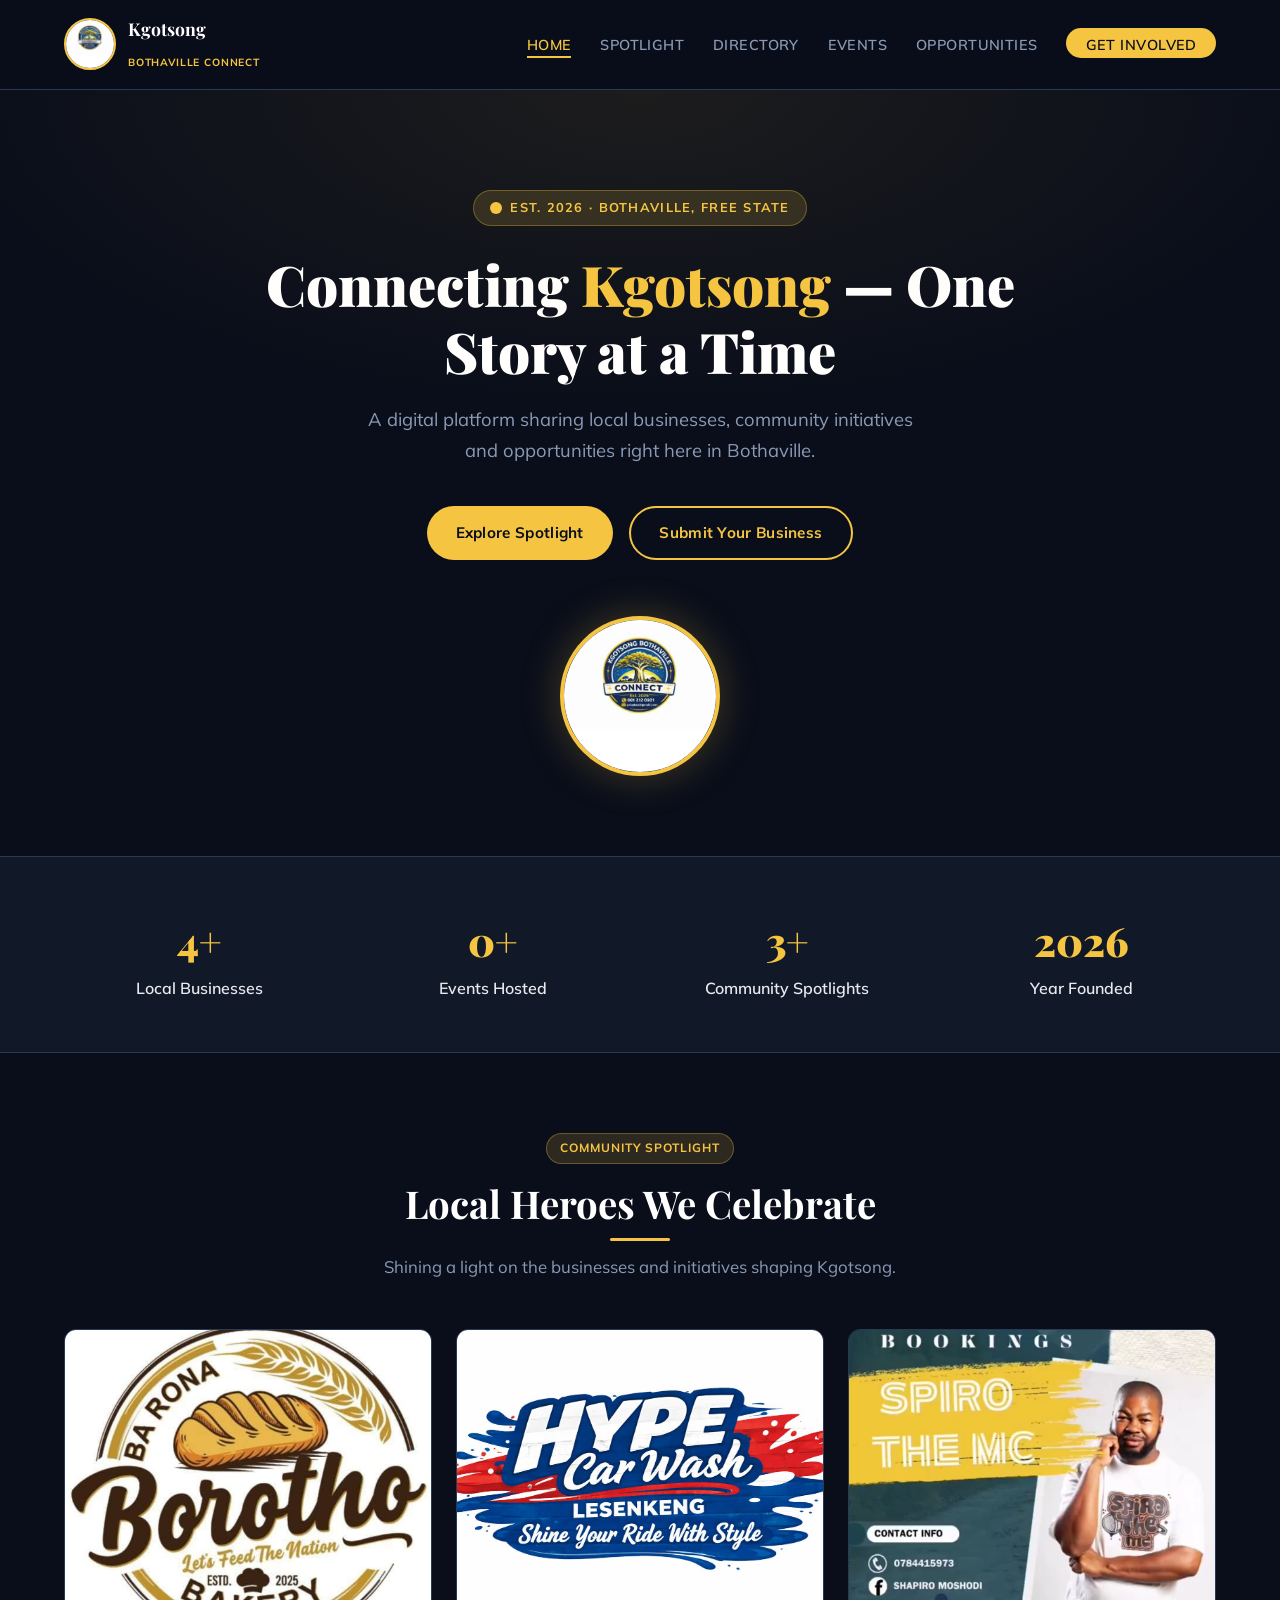
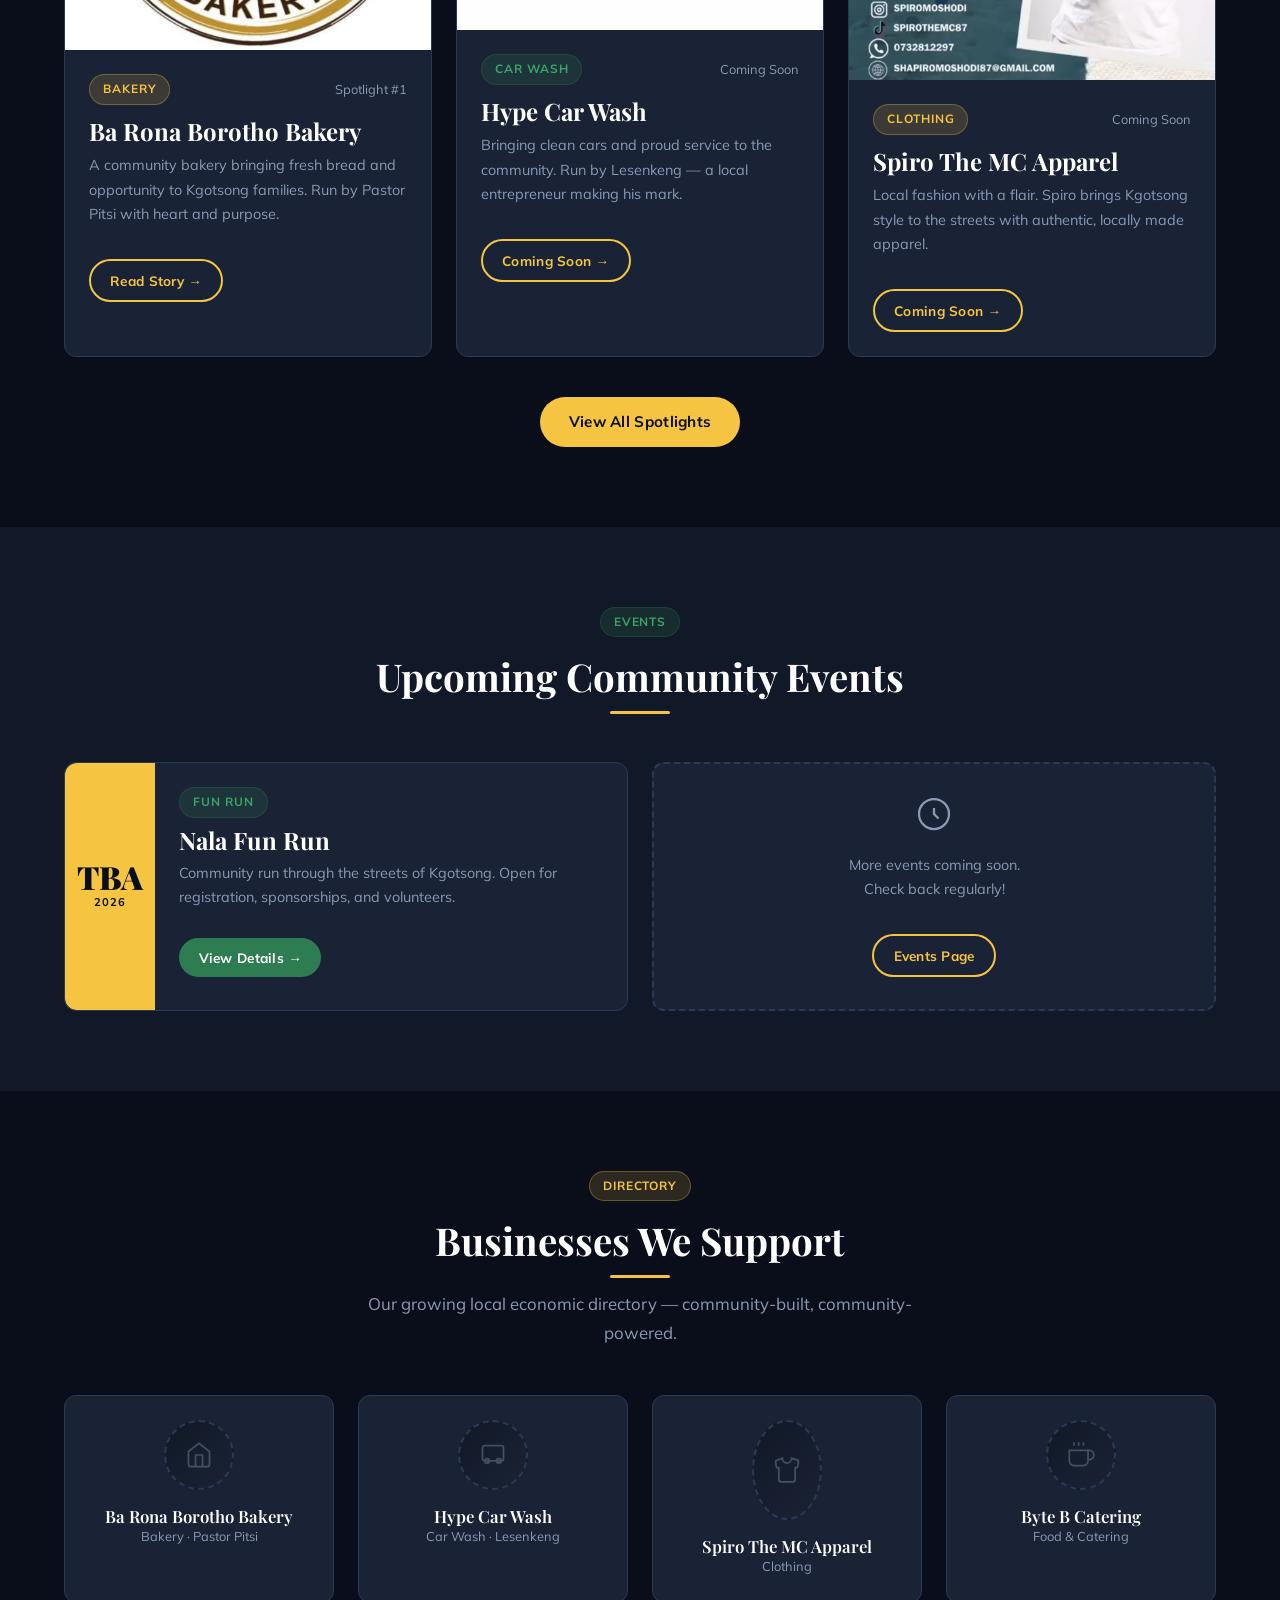
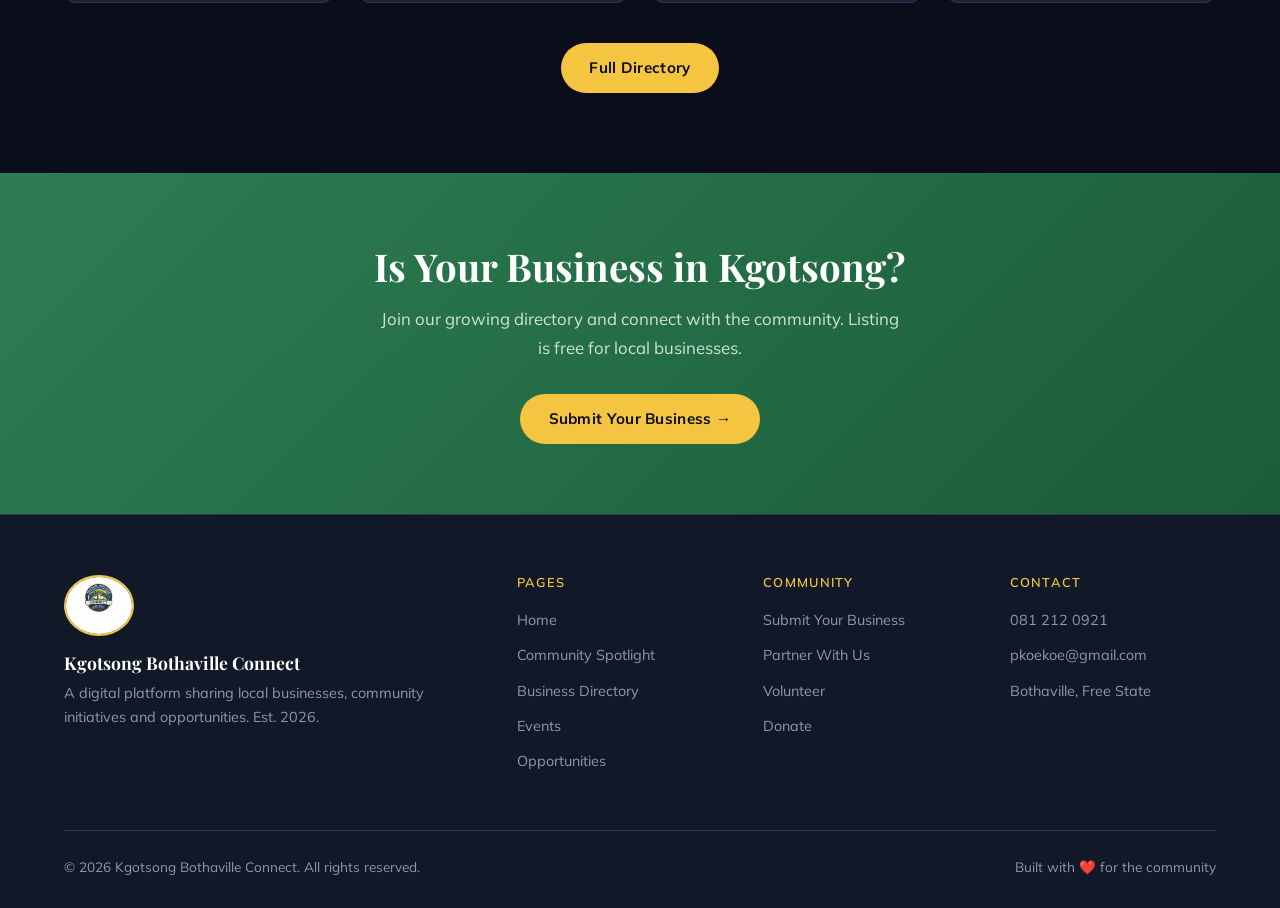
==== kgotsong/index.html @ e5a77d46 "first commit" ====
<!DOCTYPE html>
<html lang="en">
<head>
  <meta charset="UTF-8" />
  <meta name="viewport" content="width=device-width, initial-scale=1.0" />
  <title>Kgotsong Bothaville Connect</title>
  <link rel="stylesheet" href="css/style.css" />
  <link rel="icon" type="image/jpeg" href="logo.jpeg" />
</head>
<body>

  <!-- NAV -->
  <div id="nav-placeholder"></div>

  <!-- ═══════════════ HERO ═══════════════ -->
  <section class="hero" style="text-align:center;">
    <div class="container">
      <div class="hero-badge">
        <svg width="12" height="12" viewBox="0 0 12 12" fill="currentColor"><circle cx="6" cy="6" r="6"/></svg>
        Est. 2026 · Bothaville, Free State
      </div>
      <h1 class="hero-title" style="max-width:760px;margin:0 auto 1.2rem">
        Connecting <span>Kgotsong</span> — One Story at a Time
      </h1>
      <p style="font-size:1.15rem;max-width:560px;margin:0 auto 2.5rem;color:var(--muted)">
        A digital platform sharing local businesses, community initiatives and opportunities right here in Bothaville.
      </p>
      <div style="display:flex;gap:1rem;justify-content:center;flex-wrap:wrap">
        <a href="pages/spotlight.html" class="btn btn-primary">Explore Spotlight</a>
        <a href="pages/support.html" class="btn btn-outline">Submit Your Business</a>
      </div>

      <!-- Logo hero image -->
      <div style="margin-top:3.5rem">
        <img
          src="images/logo.jpeg"
          alt="Kgotsong Bothaville Connect"
          style="width:160px;height:160px;border-radius:50%;object-fit:cover;border:4px solid var(--gold);box-shadow:0 0 40px rgba(245,197,66,0.25);margin:0 auto"
          onerror="this.outerHTML='<div class=\'img-placeholder\' style=\'width:160px;height:160px;border-radius:50%;margin:0 auto\'><svg width=48 height=48 viewBox=\'0 0 24 24\' fill=\'none\' stroke=\'currentColor\' stroke-width=\'1.5\'><circle cx=12 cy=12 r=10/><path d=\'M12 6v6l4 2\'/></svg><span>Logo</span></div>'"
        />
      </div>
    </div>
  </section>

  <!-- ═══════════════ STATS ═══════════════ -->
  <section class="section-sm stats-section" style="background:var(--deep);border-top:1px solid var(--border);border-bottom:1px solid var(--border)">
    <div class="container">
      <div class="grid-4" style="text-align:center">
        <div class="fade-up">
          <div style="font-family:'Playfair Display',serif;font-size:2.5rem;font-weight:900;color:var(--gold)" data-count="6" data-suffix="+">0+</div>
          <p style="margin:0;font-weight:600;color:var(--text)">Local Businesses</p>
        </div>
        <div class="fade-up">
          <div style="font-family:'Playfair Display',serif;font-size:2.5rem;font-weight:900;color:var(--gold)" data-count="1" data-suffix="+">0+</div>
          <p style="margin:0;font-weight:600;color:var(--text)">Events Hosted</p>
        </div>
        <div class="fade-up">
          <div style="font-family:'Playfair Display',serif;font-size:2.5rem;font-weight:900;color:var(--gold)" data-count="5" data-suffix="+">0+</div>
          <p style="margin:0;font-weight:600;color:var(--text)">Community Spotlights</p>
        </div>
        <div class="fade-up">
          <div style="font-family:'Playfair Display',serif;font-size:2.5rem;font-weight:900;color:var(--gold)">2026</div>
          <p style="margin:0;font-weight:600;color:var(--text)">Year Founded</p>
        </div>
      </div>
    </div>
  </section>

  <!-- ═══════════════ LATEST SPOTLIGHT ═══════════════ -->
  <section class="section">
    <div class="container">
      <div class="section-header fade-up">
        <span class="tag tag-gold">Community Spotlight</span>
        <h2 style="margin-top:1rem">Local Heroes We Celebrate</h2>
        <div class="gold-line"></div>
        <p>Shining a light on the businesses and initiatives shaping Kgotsong.</p>
      </div>

      <div class="grid-3">
        <!-- Spotlight 1 — Ba Rona Borotho Bakery -->
        <div class="card fade-up">
          <img src="images/barona-borotho.jpeg" alt="Ba Rona Borotho Bakery" class="card-img" style="object-fit:cover;height:320px;width:100%" />
          <div class="card-body">
            <div style="display:flex;justify-content:space-between;align-items:center;margin-bottom:0.75rem">
              <span class="tag tag-gold">Bakery</span>
              <span style="font-size:0.8rem;color:var(--muted)">Spotlight #1</span>
            </div>
            <h3>Ba Rona Borotho Bakery</h3>
            <p style="font-size:0.9rem;margin-top:0.5rem">A community bakery bringing fresh bread and opportunity to Kgotsong families. Run by Pastor Pitsi with heart and purpose.</p>
            <a href="pages/spotlight.html#barona" class="btn btn-outline" style="margin-top:1rem;padding:0.5rem 1.2rem;font-size:0.85rem">Read Story →</a>
          </div>
        </div>

        <!-- Spotlight 2 — Hype Car Wash -->
        <div class="card fade-up">
          <img src="images/hype-carwash.jpeg" alt="Hype Car Wash" class="card-img" style="object-fit:cover;height:300px;width:100%" />
          <div class="card-body">
            <div style="display:flex;justify-content:space-between;align-items:center;margin-bottom:0.75rem">
              <span class="tag tag-green">Car Wash</span>
              <span style="font-size:0.8rem;color:var(--muted)">Coming Soon</span>
            </div>
            <h3>Hype Car Wash</h3>
            <p style="font-size:0.9rem;margin-top:0.5rem">Bringing clean cars and proud service to the community. Run by Lesenkeng — a local entrepreneur making his mark.</p>
            <a href="pages/spotlight.html" class="btn btn-outline" style="margin-top:1rem;padding:0.5rem 1.2rem;font-size:0.85rem">Coming Soon →</a>
          </div>
        </div>

        <!-- Spotlight 3 — Spiro The MC Apparel -->
        <div class="card fade-up">
          <img src="images/spiro-apparel.jpeg" alt="Spiro The MC Apparel" class="card-img" style="object-fit:cover;height:350px;width:100%" />
          <div class="card-body">
            <div style="display:flex;justify-content:space-between;align-items:center;margin-bottom:0.75rem">
              <span class="tag tag-gold">Clothing</span>
              <span style="font-size:0.8rem;color:var(--muted)">Coming Soon</span>
            </div>
            <h3>Spiro The MC Apparel</h3>
            <p style="font-size:0.9rem;margin-top:0.5rem">Local fashion with a flair. Spiro brings Kgotsong style to the streets with authentic, locally made apparel.</p>
            <a href="pages/spotlight.html" class="btn btn-outline" style="margin-top:1rem;padding:0.5rem 1.2rem;font-size:0.85rem">Coming Soon →</a>
          </div>
        </div>
      </div>

      <div style="text-align:center;margin-top:2.5rem">
        <a href="pages/spotlight.html" class="btn btn-primary">View All Spotlights</a>
      </div>
    </div>
  </section>

  <!-- ═══════════════ UPCOMING EVENTS ═══════════════ -->
  <section class="section" style="background:var(--deep)">
    <div class="container">
      <div class="section-header fade-up">
        <span class="tag tag-green">Events</span>
        <h2 style="margin-top:1rem">Upcoming Community Events</h2>
        <div class="gold-line"></div>
      </div>

      <div class="grid-2">
        <div class="card fade-up" style="display:flex;gap:0;">
          <div style="background:var(--gold);color:var(--night);padding:1.5rem;display:flex;flex-direction:column;align-items:center;justify-content:center;min-width:90px;border-radius:var(--radius) 0 0 var(--radius)">
            <span style="font-family:'Playfair Display',serif;font-size:2rem;font-weight:900;line-height:1">TBA</span>
            <span style="font-size:0.7rem;font-weight:700;text-transform:uppercase;letter-spacing:0.1em">2026</span>
          </div>
          <div class="card-body">
            <span class="tag tag-green" style="margin-bottom:0.5rem">Fun Run</span>
            <h3>Nala Fun Run</h3>
            <p style="font-size:0.9rem;margin-top:0.4rem">Community run through the streets of Kgotsong. Open for registration, sponsorships, and volunteers.</p>
            <a href="pages/events.html" class="btn btn-green" style="margin-top:0.75rem;padding:0.5rem 1.2rem;font-size:0.85rem">View Details →</a>
          </div>
        </div>

        <div class="card fade-up" style="border:2px dashed var(--border);display:flex;align-items:center;justify-content:center;padding:2rem;text-align:center;min-height:160px">
          <div>
            <svg width="36" height="36" viewBox="0 0 24 24" fill="none" stroke="var(--muted)" stroke-width="1.5" style="margin:0 auto 0.75rem"><circle cx="12" cy="12" r="10"/><path d="M12 8v4l3 3"/></svg>
            <p style="font-size:0.9rem">More events coming soon.<br>Check back regularly!</p>
            <a href="pages/events.html" class="btn btn-outline" style="margin-top:1rem;padding:0.5rem 1.2rem;font-size:0.85rem">Events Page</a>
          </div>
        </div>
      </div>
    </div>
  </section>

  <!-- ═══════════════ BUSINESSES SECTION ═══════════════ -->
  <section class="section">
    <div class="container">
      <div class="section-header fade-up">
        <span class="tag tag-gold">Directory</span>
        <h2 style="margin-top:1rem">Businesses We Support</h2>
        <div class="gold-line"></div>
        <p>Our growing local economic directory — community-built, community-powered.</p>
      </div>

      <div class="grid-4">
        <div class="card fade-up" style="text-align:center;padding:1.5rem">
          <div class="img-placeholder" style="width:70px;height:70px;border-radius:50%;margin:0 auto 1rem">
            <svg width="28" height="28" viewBox="0 0 24 24" fill="none" stroke="currentColor" stroke-width="1.5"><path d="M3 9l9-7 9 7v11a2 2 0 01-2 2H5a2 2 0 01-2-2z"/><polyline points="9 22 9 12 15 12 15 22"/></svg>
          </div>
          <h4>Ba Rona Borotho Bakery</h4>
          <p style="font-size:0.8rem;color:var(--muted)">Bakery · Pastor Pitsi</p>
        </div>
        <div class="card fade-up" style="text-align:center;padding:1.5rem">
          <div class="img-placeholder" style="width:70px;height:70px;border-radius:50%;margin:0 auto 1rem">
            <svg width="28" height="28" viewBox="0 0 24 24" fill="none" stroke="currentColor" stroke-width="1.5"><path d="M19 17H5a2 2 0 01-2-2V6a2 2 0 012-2h14a2 2 0 012 2v9a2 2 0 01-2 2z"/><circle cx="7" cy="17" r="2"/><circle cx="17" cy="17" r="2"/></svg>
          </div>
          <h4>Hype Car Wash</h4>
          <p style="font-size:0.8rem;color:var(--muted)">Car Wash · Lesenkeng</p>
        </div>
        <div class="card fade-up" style="text-align:center;padding:1.5rem">
          <div class="img-placeholder" style="width:70px;height:100px;border-radius:50%;margin:0 auto 1rem">
            <svg width="28" height="28" viewBox="0 0 24 24" fill="none" stroke="currentColor" stroke-width="1.5"><path d="M20.38 3.46L16 2a4 4 0 01-8 0L3.62 3.46a2 2 0 00-1.34 2.23l.58 3.57a1 1 0 00.99.84H5v10a2 2 0 002 2h10a2 2 0 002-2V10h1.15a1 1 0 00.99-.84l.58-3.57a2 2 0 00-1.34-2.23z"/></svg>
          </div>
          <h4>Spiro The MC Apparel</h4>
          <p style="font-size:0.8rem;color:var(--muted)">Clothing</p>
        </div>
        <div class="card fade-up" style="text-align:center;padding:1.5rem">
          <div class="img-placeholder" style="width:70px;height:70px;border-radius:50%;margin:0 auto 1rem">
            <svg width="28" height="28" viewBox="0 0 24 24" fill="none" stroke="currentColor" stroke-width="1.5"><path d="M18 8h1a4 4 0 010 8h-1M2 8h16v9a4 4 0 01-4 4H6a4 4 0 01-4-4V8zM6 1v3M10 1v3M14 1v3"/></svg>
          </div>
          <h4>Byte B Catering</h4>
          <p style="font-size:0.8rem;color:var(--muted)">Food & Catering</p>
        </div>
      </div>

      <div style="text-align:center;margin-top:2.5rem">
        <a href="pages/directory.html" class="btn btn-primary">Full Directory</a>
      </div>
    </div>
  </section>

  <!-- ═══════════════ CTA BAND ═══════════════ -->
  <section style="background:linear-gradient(135deg,var(--green) 0%,#1a5c38 100%);padding:70px 0">
    <div class="container" style="text-align:center">
      <h2 class="fade-up" style="color:var(--white)">Is Your Business in Kgotsong?</h2>
      <p class="fade-up" style="max-width:520px;margin:1rem auto;color:rgba(255,255,255,0.8);font-size:1.05rem">Join our growing directory and connect with the community. Listing is free for local businesses.</p>
      <a href="pages/support.html" class="btn btn-primary fade-up" style="margin-top:1rem">Submit Your Business →</a>
    </div>
  </section>

  <!-- FOOTER -->
  <div id="footer-placeholder"></div>

  <script src="js/nav.js"></script>
  <script src="js/main.js"></script>
</body>
</html>
---- kgotsong/css/style.css ----
/* =============================================
   KGOTSONG BOTHAVILLE CONNECT — Main Stylesheet
   ============================================= */

@import url('https://fonts.googleapis.com/css2?family=Playfair+Display:wght@400;700;900&family=Mulish:wght@300;400;600;700&display=swap');

/* ── CSS Variables ── */
:root {
  --night: #0a0e1a;
  --deep: #111827;
  --card: #1a2235;
  --border: #2a3a55;
  --gold: #f5c542;
  --gold-light: #fde98a;
  --gold-dim: rgba(245,197,66,0.15);
  --green: #2e7d52;
  --green-light: #3da368;
  --text: #e8eaf0;
  --muted: #8a9ab5;
  --white: #ffffff;
  --radius: 12px;
  --shadow: 0 8px 32px rgba(0,0,0,0.4);
  --transition: 0.3s cubic-bezier(0.4,0,0.2,1);
}

/* ── Reset & Base ── */
*, *::before, *::after { box-sizing: border-box; margin: 0; padding: 0; }

html { scroll-behavior: smooth; }

body {
  font-family: 'Mulish', sans-serif;
  background: var(--night);
  color: var(--text);
  line-height: 1.7;
  font-size: 16px;
  overflow-x: hidden;
}

img { max-width: 100%; height: auto; display: block; }
a { color: var(--gold); text-decoration: none; transition: var(--transition); }
a:hover { color: var(--gold-light); }
ul { list-style: none; }

/* ── Typography ── */
h1, h2, h3, h4 {
  font-family: 'Playfair Display', serif;
  line-height: 1.2;
  color: var(--white);
}

h1 { font-size: clamp(2rem, 5vw, 3.5rem); font-weight: 900; }
h2 { font-size: clamp(1.5rem, 3vw, 2.4rem); font-weight: 700; }
h3 { font-size: clamp(1.1rem, 2vw, 1.5rem); font-weight: 700; }
h4 { font-size: 1.05rem; font-weight: 600; }

p { color: var(--muted); margin-bottom: 1rem; }
p:last-child { margin-bottom: 0; }

/* ── Layout Utilities ── */
.container { max-width: 1200px; margin: 0 auto; padding: 0 1.5rem; }
.section { padding: 80px 0; }
.section-sm { padding: 50px 0; }

.section-header {
  text-align: center;
  margin-bottom: 3rem;
}
.section-header p {
  max-width: 600px;
  margin: 0.75rem auto 0;
  font-size: 1.05rem;
}

.gold-line {
  width: 60px;
  height: 3px;
  background: var(--gold);
  margin: 0.75rem auto 0;
  border-radius: 2px;
}

/* ── Header / Nav ── */
header {
  position: sticky;
  top: 0;
  z-index: 1000;
  background: rgba(10,14,26,0.95);
  backdrop-filter: blur(12px);
  border-bottom: 1px solid var(--border);
}

nav {
  display: flex;
  align-items: center;
  justify-content: space-between;
  padding: 0.9rem 1.5rem;
  max-width: 1200px;
  margin: 0 auto;
}

.nav-logo {
  display: flex;
  align-items: center;
  gap: 0.75rem;
  font-family: 'Playfair Display', serif;
  font-weight: 700;
  color: var(--white);
  font-size: 1.1rem;
}

.nav-logo img {
  width: 52px;
  height: 52px;
  border-radius: 50%;
  object-fit: cover;
  border: 2px solid var(--gold);
}

.nav-links {
  display: flex;
  gap: 1.8rem;
  align-items: center;
}

.nav-links a {
  color: var(--muted);
  font-weight: 600;
  font-size: 0.9rem;
  letter-spacing: 0.03em;
  text-transform: uppercase;
  position: relative;
  padding-bottom: 4px;
}

.nav-links a::after {
  content: '';
  position: absolute;
  left: 0; bottom: 0;
  width: 0; height: 2px;
  background: var(--gold);
  transition: var(--transition);
}

.nav-links a:hover, .nav-links a.active {
  color: var(--gold);
}
.nav-links a:hover::after, .nav-links a.active::after {
  width: 100%;
}

.nav-cta {
  background: var(--gold);
  color: var(--night) !important;
  padding: 0.5rem 1.2rem;
  border-radius: 50px;
  font-weight: 700;
}
.nav-cta::after { display: none !important; }
.nav-cta:hover { background: var(--gold-light) !important; color: var(--night) !important; }

/* Hamburger */
.hamburger {
  display: none;
  flex-direction: column;
  gap: 5px;
  cursor: pointer;
  background: none;
  border: none;
  padding: 4px;
}
.hamburger span {
  width: 26px; height: 2px;
  background: var(--text);
  border-radius: 2px;
  transition: var(--transition);
}

/* ── Buttons ── */
.btn {
  display: inline-flex;
  align-items: center;
  gap: 0.5rem;
  padding: 0.75rem 1.8rem;
  border-radius: 50px;
  font-weight: 700;
  font-size: 0.95rem;
  cursor: pointer;
  transition: var(--transition);
  border: none;
  letter-spacing: 0.02em;
}

.btn-primary {
  background: var(--gold);
  color: var(--night);
}
.btn-primary:hover {
  background: var(--gold-light);
  color: var(--night);
  transform: translateY(-2px);
  box-shadow: 0 8px 20px rgba(245,197,66,0.35);
}

.btn-outline {
  background: transparent;
  color: var(--gold);
  border: 2px solid var(--gold);
}
.btn-outline:hover {
  background: var(--gold-dim);
  transform: translateY(-2px);
}

.btn-green {
  background: var(--green);
  color: var(--white);
}
.btn-green:hover {
  background: var(--green-light);
  color: var(--white);
  transform: translateY(-2px);
  box-shadow: 0 8px 20px rgba(46,125,82,0.4);
}

/* ── Cards ── */
.card {
  background: var(--card);
  border: 1px solid var(--border);
  border-radius: var(--radius);
  overflow: hidden;
  transition: var(--transition);
}
.card:hover {
  transform: translateY(-5px);
  border-color: var(--gold);
  box-shadow: var(--shadow);
}

.card-img {
  width: 100%;
  height: 200px;
  object-fit: cover;
  background: var(--deep);
}

.card-body { padding: 1.5rem; }

/* ── Image Placeholder ── */
.img-placeholder {
  background: linear-gradient(135deg, var(--deep), var(--card));
  border: 2px dashed var(--border);
  border-radius: var(--radius);
  display: flex;
  flex-direction: column;
  align-items: center;
  justify-content: center;
  color: var(--muted);
  font-size: 0.85rem;
  gap: 0.5rem;
  font-weight: 600;
  letter-spacing: 0.05em;
  text-transform: uppercase;
}
.img-placeholder svg { opacity: 0.4; }

/* ── Tag / Badge ── */
.tag {
  display: inline-block;
  padding: 0.25rem 0.8rem;
  border-radius: 50px;
  font-size: 0.75rem;
  font-weight: 700;
  letter-spacing: 0.08em;
  text-transform: uppercase;
}
.tag-gold { background: var(--gold-dim); color: var(--gold); border: 1px solid rgba(245,197,66,0.3); }
.tag-green { background: rgba(46,125,82,0.2); color: var(--green-light); border: 1px solid rgba(46,125,82,0.3); }

/* ── Grid Layouts ── */
.grid-3 { display: grid; grid-template-columns: repeat(3, 1fr); gap: 1.5rem; }
.grid-2 { display: grid; grid-template-columns: repeat(2, 1fr); gap: 1.5rem; }
.grid-4 { display: grid; grid-template-columns: repeat(4, 1fr); gap: 1.5rem; }

/* ── Hero (shared) ── */
.hero {
  position: relative;
  padding: 100px 0 80px;
  overflow: hidden;
}

.hero::before {
  content: '';
  position: absolute;
  inset: 0;
  background: radial-gradient(ellipse 80% 60% at 50% 0%, rgba(245,197,66,0.08) 0%, transparent 70%);
  pointer-events: none;
}

.hero-badge {
  display: inline-flex;
  align-items: center;
  gap: 0.5rem;
  background: var(--gold-dim);
  border: 1px solid rgba(245,197,66,0.3);
  color: var(--gold);
  padding: 0.4rem 1rem;
  border-radius: 50px;
  font-size: 0.8rem;
  font-weight: 700;
  letter-spacing: 0.1em;
  text-transform: uppercase;
  margin-bottom: 1.5rem;
}

.hero-title span { color: var(--gold); }

/* ── Footer ── */
footer {
  background: var(--deep);
  border-top: 1px solid var(--border);
  padding: 60px 0 30px;
}

.footer-grid {
  display: grid;
  grid-template-columns: 2fr 1fr 1fr 1fr;
  gap: 2.5rem;
  margin-bottom: 3rem;
}

.footer-brand img {
  width: 70px;
  border-radius: 50%;
  margin-bottom: 1rem;
  border: 2px solid var(--gold);
}

.footer-brand p { font-size: 0.9rem; }

.footer-col h4 {
  color: var(--gold);
  font-family: 'Mulish', sans-serif;
  font-size: 0.8rem;
  text-transform: uppercase;
  letter-spacing: 0.1em;
  margin-bottom: 1rem;
}

.footer-col ul li { margin-bottom: 0.5rem; }
.footer-col ul li a { color: var(--muted); font-size: 0.9rem; }
.footer-col ul li a:hover { color: var(--gold); }

.footer-bottom {
  border-top: 1px solid var(--border);
  padding-top: 1.5rem;
  display: flex;
  justify-content: space-between;
  align-items: center;
  font-size: 0.85rem;
  color: var(--muted);
}

/* ── Star divider ── */
.divider {
  display: flex;
  align-items: center;
  gap: 1rem;
  margin: 3rem 0;
  color: var(--border);
}
.divider::before, .divider::after {
  content: '';
  flex: 1;
  height: 1px;
  background: var(--border);
}

/* ── Scroll animations ── */
.fade-up {
  opacity: 0;
  transform: translateY(30px);
  transition: opacity 0.6s ease, transform 0.6s ease;
}
.fade-up.visible {
  opacity: 1;
  transform: translateY(0);
}

/* ── Responsive ── */
@media (max-width: 1024px) {
  .grid-4 { grid-template-columns: repeat(2, 1fr); }
  .footer-grid { grid-template-columns: 1fr 1fr; }
}

@media (max-width: 768px) {
  .nav-links { display: none; flex-direction: column; position: fixed; top: 72px; left: 0; right: 0; background: var(--deep); padding: 2rem; gap: 1.2rem; border-bottom: 1px solid var(--border); }
  .nav-links.open { display: flex; }
  .hamburger { display: flex; }
  .grid-3, .grid-2 { grid-template-columns: 1fr; }
  .grid-4 { grid-template-columns: 1fr; }
  .footer-grid { grid-template-columns: 1fr; }
  .footer-bottom { flex-direction: column; gap: 0.5rem; text-align: center; }
  .hero { padding: 70px 0 50px; }
}
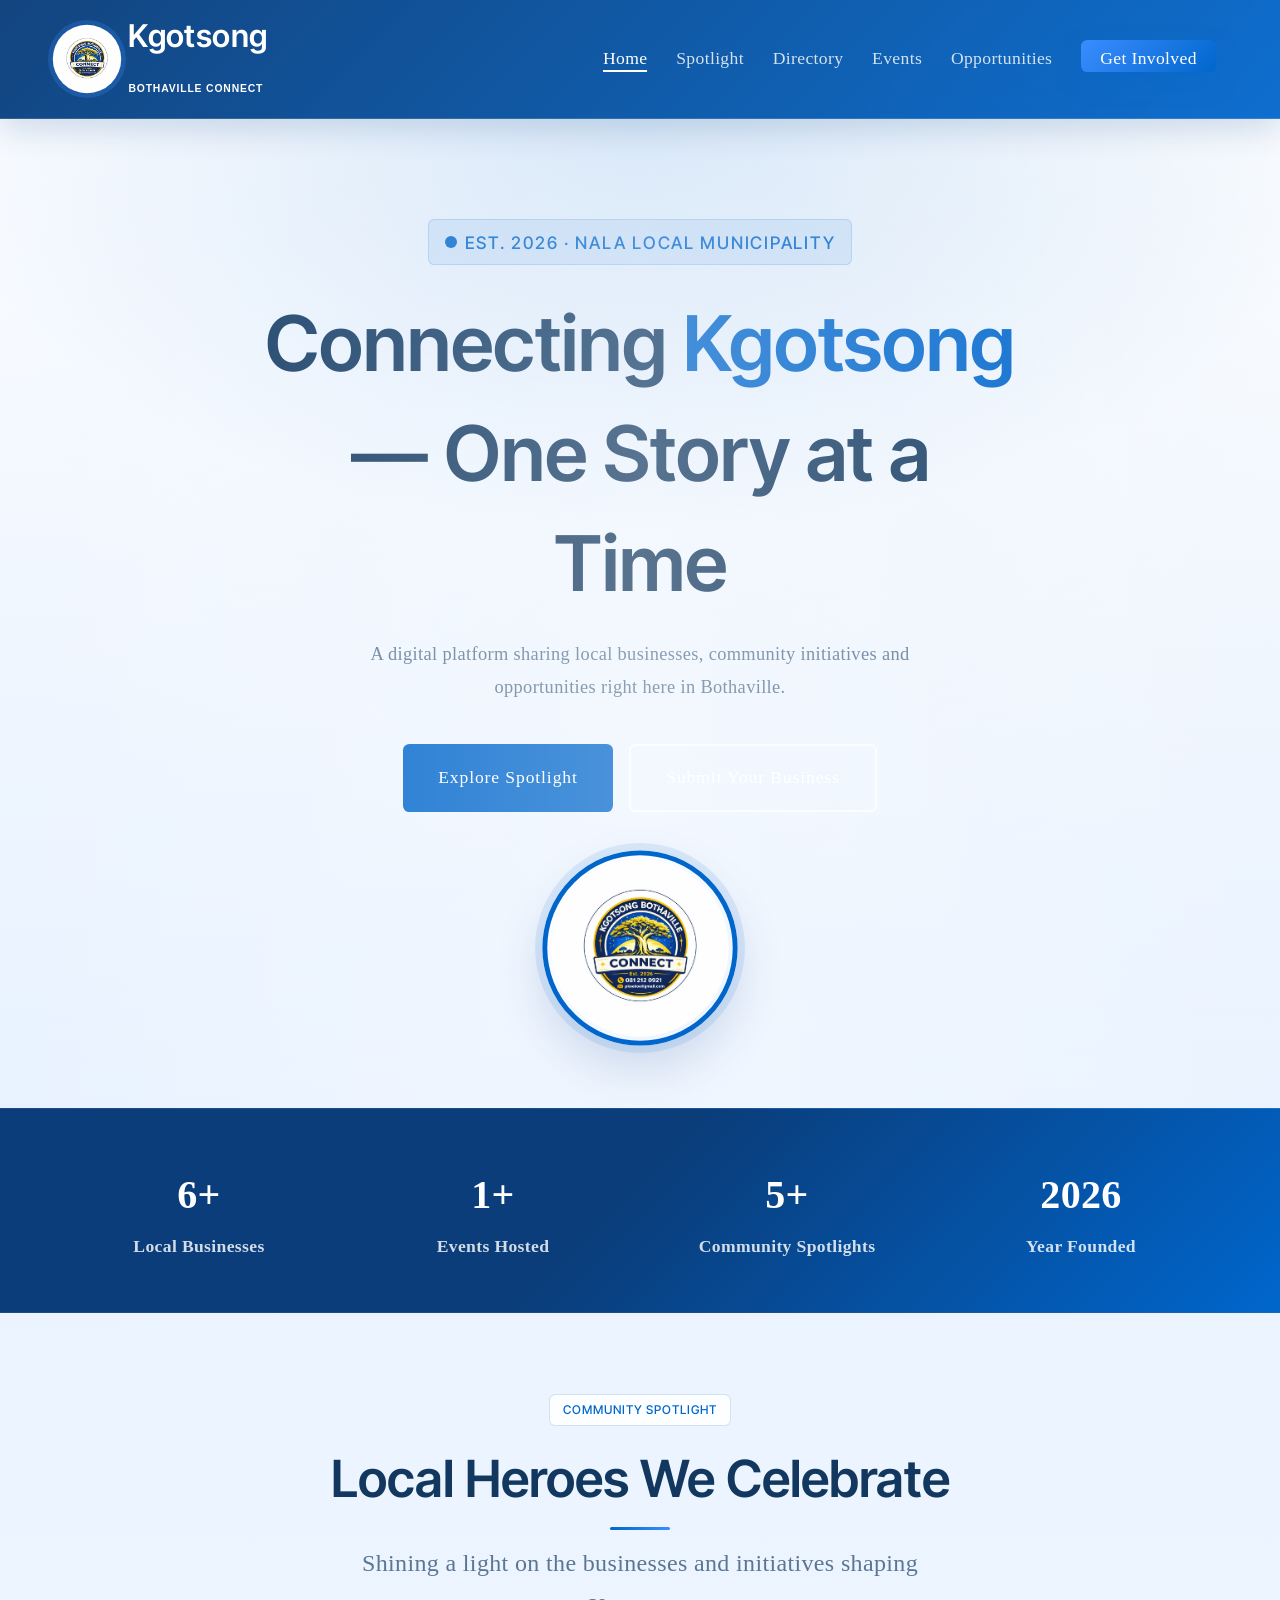
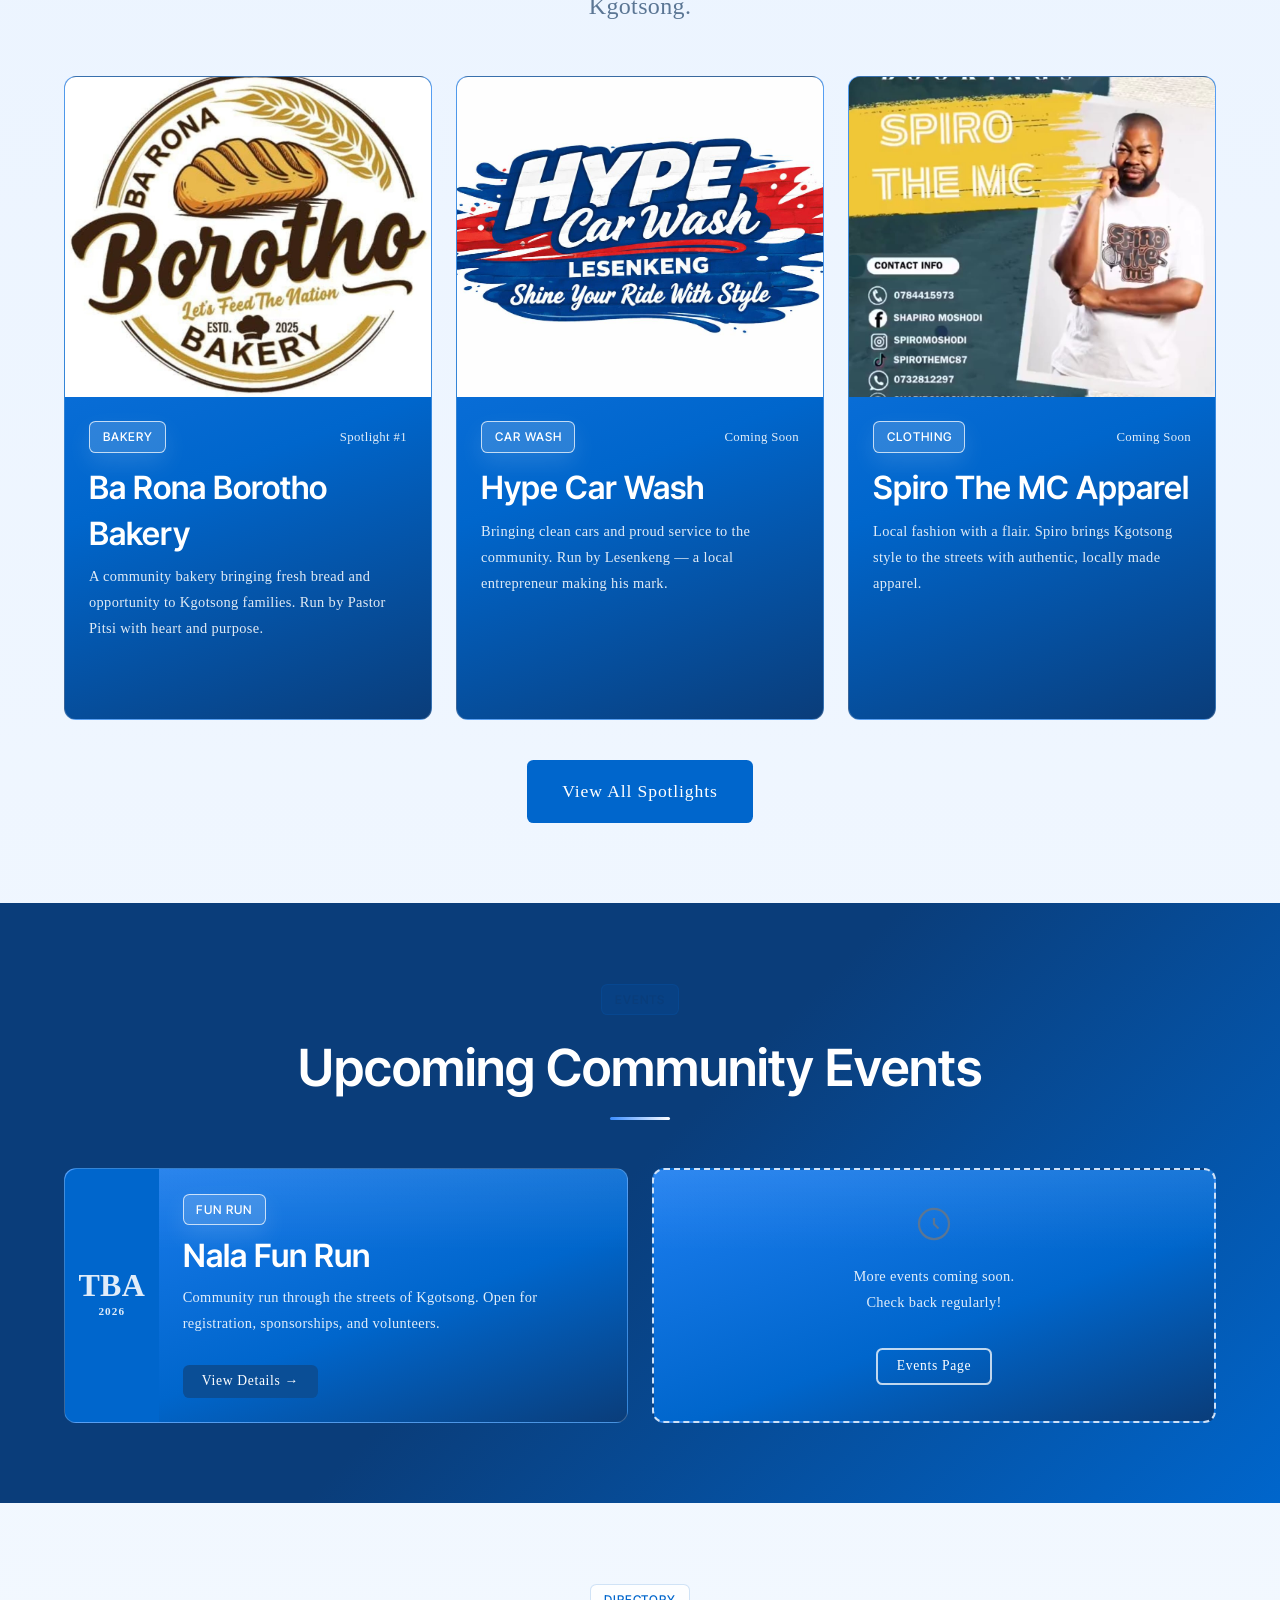
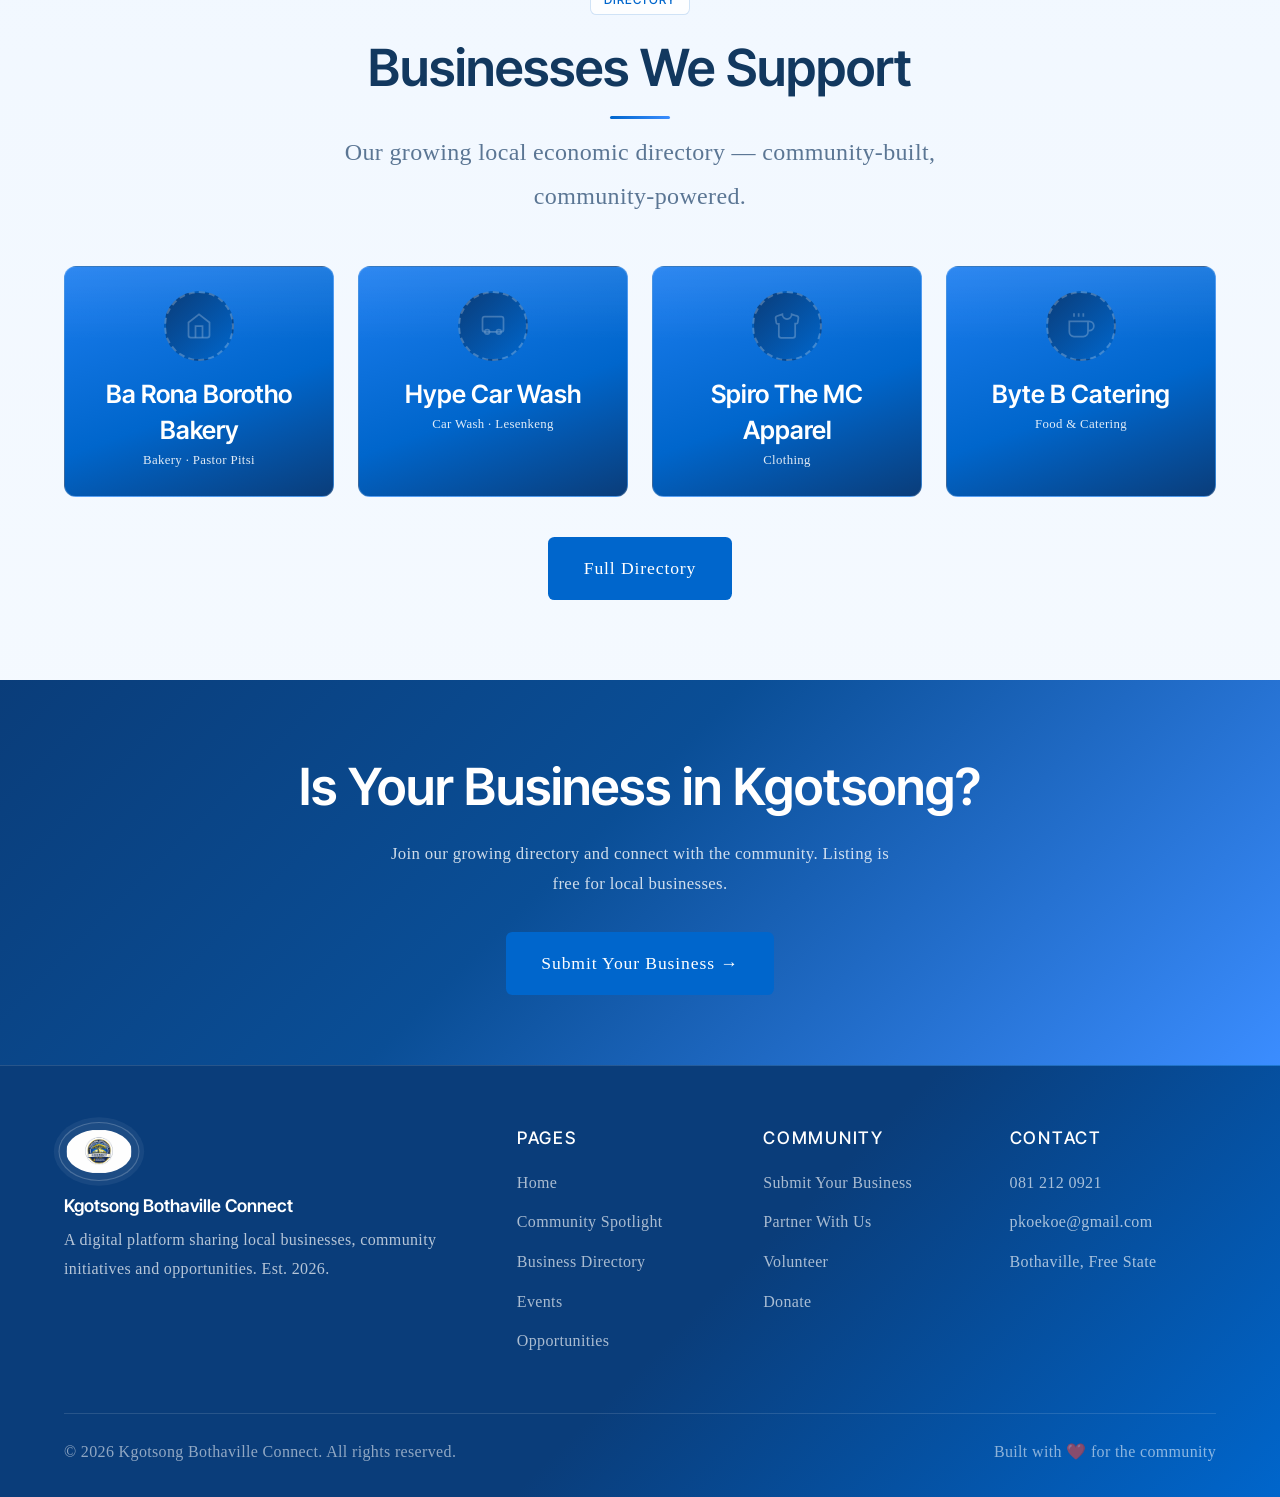
==== commit 8f64319f: "Additional Changes" ====
--- a/kgotsong/index.html
+++ b/kgotsong/index.html
@@ -5,9 +5,9 @@
   <meta name="viewport" content="width=device-width, initial-scale=1.0" />
   <title>Kgotsong Bothaville Connect</title>
   <link rel="stylesheet" href="css/style.css" />
-  <link rel="icon" type="image/jpeg" href="logo.jpeg" />
+  <link rel="icon" type="image/jpeg" href="images/Nala Municipality Logo.jpeg" />
 </head>
-<body>
+<body class="home-page">
 
   <!-- NAV -->
   <div id="nav-placeholder"></div>
@@ -17,7 +17,7 @@
     <div class="container">
       <div class="hero-badge">
         <svg width="12" height="12" viewBox="0 0 12 12" fill="currentColor"><circle cx="6" cy="6" r="6"/></svg>
-        Est. 2026 · Bothaville, Free State
+        Est. 2026 · Nala Local Municipality
       </div>
       <h1 class="hero-title" style="max-width:760px;margin:0 auto 1.2rem">
         Connecting <span>Kgotsong</span> — One Story at a Time
@@ -33,7 +33,7 @@
       <!-- Logo hero image -->
       <div style="margin-top:3.5rem">
         <img
-          src="images/logo.jpeg"
+          src="images/Nala Municipality Logo.jpeg"
           alt="Kgotsong Bothaville Connect"
           style="width:160px;height:160px;border-radius:50%;object-fit:cover;border:4px solid var(--gold);box-shadow:0 0 40px rgba(245,197,66,0.25);margin:0 auto"
           onerror="this.outerHTML='<div class=\'img-placeholder\' style=\'width:160px;height:160px;border-radius:50%;margin:0 auto\'><svg width=48 height=48 viewBox=\'0 0 24 24\' fill=\'none\' stroke=\'currentColor\' stroke-width=\'1.5\'><circle cx=12 cy=12 r=10/><path d=\'M12 6v6l4 2\'/></svg><span>Logo</span></div>'"
@@ -222,4 +222,4 @@
   <script src="js/nav.js"></script>
   <script src="js/main.js"></script>
 </body>
-</html>+</html>
--- a/kgotsong/css/style.css
+++ b/kgotsong/css/style.css
@@ -1,26 +1,63 @@
 /* =============================================
    KGOTSONG BOTHAVILLE CONNECT — Main Stylesheet
+   Science Blue and white theme
    ============================================= */
 
-@import url('https://fonts.googleapis.com/css2?family=Playfair+Display:wght@400;700;900&family=Mulish:wght@300;400;600;700&display=swap');
+@import url('https://fonts.googleapis.com/css2?family=Inter+Tight:wght@400;500;600;700&display=swap');
 
 /* ── CSS Variables ── */
 :root {
-  --night: #0a0e1a;
-  --deep: #111827;
-  --card: #1a2235;
-  --border: #2a3a55;
-  --gold: #f5c542;
-  --gold-light: #fde98a;
-  --gold-dim: rgba(245,197,66,0.15);
-  --green: #2e7d52;
-  --green-light: #3da368;
-  --text: #e8eaf0;
-  --muted: #8a9ab5;
-  --white: #ffffff;
-  --radius: 12px;
-  --shadow: 0 8px 32px rgba(0,0,0,0.4);
-  --transition: 0.3s cubic-bezier(0.4,0,0.2,1);
+  /* Palette */
+  --accent:        #0066CC;            /* Science Blue */
+  --accent-deep:   #0A3D7A;            /* deep anchor blue */
+  --accent-light:  #3B8DFF;            /* lifted Science Blue tint */
+  --accent-pale:   #EAF3FF;            /* pale blue wash */
+  --accent-dim:    rgba(0,102,204,0.09);
+
+  /* Page-level */
+  --night:   #F7FBFF;                  /* page background */
+  --text:    #12385F;                  /* primary text */
+  --muted:   #5B7694;                  /* softened blue text */
+  --border:  #CFE1F7;                  /* blue-tinted border */
+
+  /* Surface colors */
+  --deep:    #0A3D7A;                  /* nav + footer bg */
+  --card:    #0066CC;                  /* card bg */
+  --white:   #ffffff;
+
+  /* Kept for button semantics */
+  --gold:        #0066CC;
+  --gold-light:  #3B8DFF;
+  --gold-dim:    rgba(0,102,204,0.1);
+  --green:       #0A4E96;
+  --green-light: #2277DB;
+
+  /* Typography — from Squarespace tokens */
+  --font-heading: 'Inter Tight', sans-serif;   /* --heading-font-font-family */
+  --font-body:    'minion-pro', Georgia, serif; /* --body-font-font-family */
+  --font-meta:    'Inter Tight', sans-serif;   /* --meta-font-font-family */
+
+  /* Type scale — from Squarespace heading sizes */
+  --size-h1:     clamp(2.5rem, 6vw, 6.37rem);  /* --heading-1-size */
+  --size-h2:     clamp(1.8rem, 4vw, 4.12rem);  /* --heading-2-size */
+  --size-h3:     clamp(1.3rem, 2.5vw, 2.74rem);/* --heading-3-size */
+  --size-h4:     1.57rem;                       /* --heading-4-size */
+  --size-large:  1.5rem;                        /* --large-text-size */
+  --size-normal: 1.1rem;                        /* --normal-text-size */
+  --size-small:  1rem;                          /* --small-text-size */
+  --size-meta:   1.08rem;                       /* --normal-meta-size */
+
+  /* Button shape — from Squarespace button tokens */
+  --btn-radius:  6.4px;                /* --primary-button-rounded-border-*-radius */
+  --btn-px:      2.004em;              /* --primary-button-padding-x */
+  --btn-py:      1.2em;                /* --primary-button-padding-y */
+
+  /* Misc */
+  --radius:      12px;
+  --shadow:      0 18px 44px rgba(0,59,128,0.18);
+  --transition:  0.3s cubic-bezier(0.4,0,0.2,1);
+  --animation-duration: 0.1s;          /* --tweak-global-animations-animation-duration */
+  --animation-delay:    0.1s;          /* --tweak-global-animations-animation-delay */
 }
 
 /* ── Reset & Base ── */
@@ -29,11 +66,15 @@
 html { scroll-behavior: smooth; }
 
 body {
-  font-family: 'Mulish', sans-serif;
-  background: var(--night);
+  font-family: var(--font-body);
+  background:
+    radial-gradient(circle at top left, rgba(59,141,255,0.14), transparent 28%),
+    radial-gradient(circle at top right, rgba(0,102,204,0.1), transparent 24%),
+    linear-gradient(180deg, #ffffff 0%, var(--accent-pale) 20%, var(--night) 100%);
   color: var(--text);
-  line-height: 1.7;
-  font-size: 16px;
+  line-height: 1.8;                    /* --body-font-line-height */
+  font-size: var(--size-normal);
+  letter-spacing: 0.02em;             /* --body-font-letter-spacing */
   overflow-x: hidden;
 }
 
@@ -42,19 +83,26 @@
 a:hover { color: var(--gold-light); }
 ul { list-style: none; }
 
-/* ── Typography ── */
+/* ── Typography — Inter Tight headings, minion-pro body ── */
 h1, h2, h3, h4 {
-  font-family: 'Playfair Display', serif;
-  line-height: 1.2;
-  color: var(--white);
-}
-
-h1 { font-size: clamp(2rem, 5vw, 3.5rem); font-weight: 900; }
-h2 { font-size: clamp(1.5rem, 3vw, 2.4rem); font-weight: 700; }
-h3 { font-size: clamp(1.1rem, 2vw, 1.5rem); font-weight: 700; }
-h4 { font-size: 1.05rem; font-weight: 600; }
-
-p { color: var(--muted); margin-bottom: 1rem; }
+  font-family: var(--font-heading);    /* --heading-font-font-family */
+  font-weight: 600;                    /* --heading-font-font-weight */
+  line-height: 1.43;                   /* --heading-font-line-height */
+  letter-spacing: 0em;                 /* --heading-font-letter-spacing */
+  color: var(--text);
+}
+
+h1 { font-size: var(--size-h1); }
+h2 { font-size: var(--size-h2); }
+h3 { font-size: var(--size-h3); }
+h4 { font-size: var(--size-h4); }
+
+p {
+  font-size: var(--size-normal);
+  color: var(--muted);
+  margin-bottom: 1rem;
+  line-height: 1.8;
+}
 p:last-child { margin-bottom: 0; }
 
 /* ── Layout Utilities ── */
@@ -69,25 +117,26 @@
 .section-header p {
   max-width: 600px;
   margin: 0.75rem auto 0;
-  font-size: 1.05rem;
+  font-size: var(--size-large);
 }
 
 .gold-line {
   width: 60px;
   height: 3px;
-  background: var(--gold);
+  background: linear-gradient(90deg, var(--gold), var(--accent-light));
   margin: 0.75rem auto 0;
   border-radius: 2px;
 }
 
-/* ── Header / Nav ── */
+/* ── Header / Nav — deep blue, white text ── */
 header {
   position: sticky;
   top: 0;
   z-index: 1000;
-  background: rgba(10,14,26,0.95);
+  background: linear-gradient(135deg, rgba(10,61,122,0.96), rgba(0,102,204,0.94));
   backdrop-filter: blur(12px);
-  border-bottom: 1px solid var(--border);
+  border-bottom: 1px solid rgba(255,255,255,0.15);
+  box-shadow: 0 10px 30px rgba(10,61,122,0.16);
 }
 
 nav {
@@ -103,18 +152,24 @@
   display: flex;
   align-items: center;
   gap: 0.75rem;
-  font-family: 'Playfair Display', serif;
-  font-weight: 700;
-  color: var(--white);
-  font-size: 1.1rem;
+  margin-left: -0.35rem;
+  font-family: var(--font-heading);
+  font-weight: 600;
+  color: var(--white);
+  font-size: 1.96rem;                  /* --site-title-font-font-size */
+  line-height: 1.43;
 }
 
 .nav-logo img {
-  width: 52px;
-  height: 52px;
+  width: 58px;
+  height: 58px;
   border-radius: 50%;
   object-fit: cover;
-  border: 2px solid var(--gold);
+  object-position: center;
+  border: 2px solid rgba(255,255,255,0.75);
+  background: var(--white);
+  box-shadow: 0 0 0 4px rgba(59,141,255,0.24);
+  transform: scale(1.18);
 }
 
 .nav-links {
@@ -124,11 +179,10 @@
 }
 
 .nav-links a {
-  color: var(--muted);
-  font-weight: 600;
-  font-size: 0.9rem;
-  letter-spacing: 0.03em;
-  text-transform: uppercase;
+  font-family: var(--font-body);       /* --site-navigation-font-font-family */
+  color: rgba(255,255,255,0.82);
+  font-size: var(--size-normal);       /* --site-navigation-font-font-size */
+  letter-spacing: 0.02em;
   position: relative;
   padding-bottom: 4px;
 }
@@ -138,26 +192,25 @@
   position: absolute;
   left: 0; bottom: 0;
   width: 0; height: 2px;
-  background: var(--gold);
+  background: var(--white);
   transition: var(--transition);
 }
 
-.nav-links a:hover, .nav-links a.active {
-  color: var(--gold);
-}
-.nav-links a:hover::after, .nav-links a.active::after {
-  width: 100%;
-}
+.nav-links a:hover, .nav-links a.active { color: var(--white); }
+.nav-links a:hover::after, .nav-links a.active::after { width: 100%; }
 
 .nav-cta {
-  background: var(--gold);
-  color: var(--night) !important;
+  background: linear-gradient(135deg, var(--accent-light), var(--accent));
+  color: var(--white) !important;
   padding: 0.5rem 1.2rem;
-  border-radius: 50px;
-  font-weight: 700;
+  border-radius: var(--btn-radius);    /* --header-button-font sizing */
+  font-family: var(--font-meta);
+  font-weight: 500;
+  font-size: 0.98rem;                  /* --header-button-font-font-size */
+  box-shadow: 0 10px 24px rgba(0,102,204,0.28);
 }
 .nav-cta::after { display: none !important; }
-.nav-cta:hover { background: var(--gold-light) !important; color: var(--night) !important; }
+.nav-cta:hover { background: var(--accent-light) !important; color: var(--white) !important; }
 
 /* Hamburger */
 .hamburger {
@@ -171,44 +224,47 @@
 }
 .hamburger span {
   width: 26px; height: 2px;
-  background: var(--text);
+  background: var(--white);
   border-radius: 2px;
   transition: var(--transition);
 }
 
-/* ── Buttons ── */
+/* ── Buttons — shape from Squarespace button tokens ── */
 .btn {
   display: inline-flex;
   align-items: center;
   gap: 0.5rem;
-  padding: 0.75rem 1.8rem;
-  border-radius: 50px;
-  font-weight: 700;
-  font-size: 0.95rem;
+  padding: var(--btn-py) var(--btn-px); /* --primary-button-padding-* */
+  border-radius: var(--btn-radius);     /* --primary-button-rounded-border-*-radius */
+  font-family: var(--font-body);        /* --primary-button-font-font-family */
+  font-weight: 400;                     /* --primary-button-font-font-weight */
+  font-size: var(--size-normal);        /* --primary-button-font-font-size */
+  letter-spacing: 0.05em;              /* --primary-button-font-letter-spacing */
+  line-height: 1.2;                    /* --primary-button-font-line-height */
   cursor: pointer;
   transition: var(--transition);
   border: none;
-  letter-spacing: 0.02em;
 }
 
 .btn-primary {
-  background: var(--gold);
-  color: var(--night);
+  background: var(--gold);             /* --primaryButtonBackgroundColor → safeInverseAccent = white reversed → use accent */
+  color: var(--white);                 /* --primaryButtonTextColor → accent-hsl */
 }
 .btn-primary:hover {
   background: var(--gold-light);
-  color: var(--night);
+  color: var(--white);
   transform: translateY(-2px);
-  box-shadow: 0 8px 20px rgba(245,197,66,0.35);
+  box-shadow: 0 8px 20px rgba(0,102,204,0.32);
 }
 
 .btn-outline {
   background: transparent;
-  color: var(--gold);
-  border: 2px solid var(--gold);
+  color: var(--white);
+  border: 2px solid rgba(255,255,255,0.75);
 }
 .btn-outline:hover {
-  background: var(--gold-dim);
+  background: rgba(255,255,255,0.14);
+  color: var(--white);
   transform: translateY(-2px);
 }
 
@@ -220,22 +276,35 @@
   background: var(--green-light);
   color: var(--white);
   transform: translateY(-2px);
-  box-shadow: 0 8px 20px rgba(46,125,82,0.4);
-}
-
-/* ── Cards ── */
+  box-shadow: 0 8px 20px rgba(10,61,122,0.3);
+}
+
+/* ── Cards — blue background, white text inside ── */
 .card {
-  background: var(--card);
-  border: 1px solid var(--border);
+  background:
+    linear-gradient(180deg, rgba(255,255,255,0.08), rgba(255,255,255,0) 32%),
+    linear-gradient(160deg, #1D7EF0 0%, var(--card) 58%, var(--accent-deep) 100%);
+  border: 1px solid rgba(255,255,255,0.2);
   border-radius: var(--radius);
   overflow: hidden;
   transition: var(--transition);
 }
 .card:hover {
   transform: translateY(-5px);
-  border-color: var(--gold);
+  border-color: rgba(255,255,255,0.42);
   box-shadow: var(--shadow);
 }
+
+.card h1, .card h2, .card h3, .card h4 {
+  font-family: var(--font-heading);
+  font-weight: 600;
+  color: var(--white);
+}
+.card p { color: rgba(255,255,255,0.88); font-size: var(--size-normal); }
+.card a { color: var(--white); }
+.card span { color: rgba(255,255,255,0.88) !important; }
+.card [style*="color:var(--muted)"] { color: rgba(255,255,255,0.88) !important; }
+.card .btn { color: var(--white) !important; }
 
 .card-img {
   width: 100%;
@@ -243,20 +312,137 @@
   object-fit: cover;
   background: var(--deep);
 }
-
 .card-body { padding: 1.5rem; }
+
+.home-page .grid-3 .card {
+  height: 100%;
+}
+
+.home-page .grid-3 .card-img {
+  height: 320px !important;
+}
+
+.home-page .grid-3 .card-body {
+  display: flex;
+  flex-direction: column;
+  height: 100%;
+}
+
+.home-page .grid-3 .card-body .btn {
+  margin-top: auto !important;
+}
+
+.home-page .grid-4 .img-placeholder {
+  width: 70px !important;
+  height: 70px !important;
+}
+
+.home-page .card .tag-green {
+  background: rgba(255,255,255,0.16) !important;
+  color: var(--white) !important;
+  border: 1px solid rgba(255,255,255,0.72) !important;
+  box-shadow: 0 10px 24px rgba(255,255,255,0.12);
+}
+
+.home-page .card .tag-gold {
+  background: rgba(255,255,255,0.16) !important;
+  color: var(--white) !important;
+  border: 1px solid rgba(255,255,255,0.72) !important;
+  box-shadow: 0 10px 24px rgba(255,255,255,0.12);
+}
+
+.spotlight-page .card,
+.spotlight-page .card h1,
+.spotlight-page .card h2,
+.spotlight-page .card h3,
+.spotlight-page .card h4,
+.spotlight-page .card p,
+.spotlight-page .card span,
+.spotlight-page .card a {
+  color: var(--white) !important;
+}
+
+.spotlight-page .grid-3 .card-body p,
+.spotlight-page .grid-3 .card-body span {
+  color: var(--white) !important;
+}
+
+.spotlight-page .grid-3 .card .tag-green {
+  background: rgba(255,255,255,0.16) !important;
+  color: var(--white) !important;
+  border: 1px solid rgba(255,255,255,0.75) !important;
+  box-shadow: 0 10px 24px rgba(255,255,255,0.18);
+}
+
+.spotlight-page .grid-3 .card .tag-gold {
+  background: rgba(255,255,255,0.16) !important;
+  color: var(--white) !important;
+  border: 1px solid rgba(255,255,255,0.75) !important;
+  box-shadow: 0 10px 24px rgba(255,255,255,0.18);
+}
+
+.directory-page #bizGrid .card {
+  background:
+    linear-gradient(180deg, rgba(255,255,255,0.08), rgba(255,255,255,0) 32%),
+    linear-gradient(160deg, #1D7EF0 0%, var(--card) 58%, var(--accent-deep) 100%);
+  border: 1px solid rgba(255,255,255,0.2);
+}
+
+.directory-page #bizGrid .card[data-name="__cta"] {
+  border: 1px solid rgba(255,255,255,0.2) !important;
+}
+
+.directory-page .biz-avatar {
+  background: rgba(255,255,255,0.12) !important;
+  border-color: rgba(255,255,255,0.3) !important;
+}
+
+.directory-page #bizGrid .tag,
+.directory-page #bizGrid .tag-gold,
+.directory-page #bizGrid .tag-green {
+  background: rgba(255,255,255,0.16) !important;
+  color: var(--white) !important;
+  border: 1px solid rgba(255,255,255,0.72) !important;
+  box-shadow: 0 10px 24px rgba(255,255,255,0.12);
+}
+
+.directory-page #bizGrid p,
+.directory-page #bizGrid [style*="color:var(--gold)"],
+.directory-page #bizGrid [style*="color:var(--muted)"] {
+  color: var(--white) !important;
+}
+
+.form-result {
+  margin-top: 1rem;
+  padding: 0.85rem 1rem;
+  border-radius: 10px;
+  font-family: var(--font-meta);
+  font-size: 0.92rem;
+}
+
+.form-result.success {
+  background: rgba(255,255,255,0.14);
+  border: 1px solid rgba(255,255,255,0.28);
+  color: var(--white);
+}
+
+.form-result.error {
+  background: rgba(255,255,255,0.12);
+  border: 1px solid rgba(255,255,255,0.24);
+  color: #ffe6e6;
+}
 
 /* ── Image Placeholder ── */
 .img-placeholder {
-  background: linear-gradient(135deg, var(--deep), var(--card));
-  border: 2px dashed var(--border);
+  background: linear-gradient(135deg, var(--accent-deep), var(--card));
+  border: 2px dashed rgba(255,255,255,0.25);
   border-radius: var(--radius);
   display: flex;
   flex-direction: column;
   align-items: center;
   justify-content: center;
-  color: var(--muted);
-  font-size: 0.85rem;
+  color: rgba(255,255,255,0.6);
+  font-size: var(--size-small);
   gap: 0.5rem;
   font-weight: 600;
   letter-spacing: 0.05em;
@@ -268,32 +454,38 @@
 .tag {
   display: inline-block;
   padding: 0.25rem 0.8rem;
-  border-radius: 50px;
+  border-radius: var(--btn-radius);
+  font-family: var(--font-meta);
   font-size: 0.75rem;
-  font-weight: 700;
+  font-weight: 500;
   letter-spacing: 0.08em;
   text-transform: uppercase;
 }
-.tag-gold { background: var(--gold-dim); color: var(--gold); border: 1px solid rgba(245,197,66,0.3); }
-.tag-green { background: rgba(46,125,82,0.2); color: var(--green-light); border: 1px solid rgba(46,125,82,0.3); }
+.tag-gold { background: rgba(255,255,255,0.86); color: var(--accent); border: 1px solid rgba(0,102,204,0.18); }
+.tag-green { background: rgba(0,102,204,0.12); color: var(--accent-deep); border: 1px solid rgba(0,102,204,0.16); }
 
 /* ── Grid Layouts ── */
 .grid-3 { display: grid; grid-template-columns: repeat(3, 1fr); gap: 1.5rem; }
 .grid-2 { display: grid; grid-template-columns: repeat(2, 1fr); gap: 1.5rem; }
 .grid-4 { display: grid; grid-template-columns: repeat(4, 1fr); gap: 1.5rem; }
 
-/* ── Hero (shared) ── */
+/* ── Hero — white page, dark text ── */
 .hero {
   position: relative;
   padding: 100px 0 80px;
   overflow: hidden;
+  background:
+    linear-gradient(180deg, rgba(255,255,255,0.82), rgba(234,243,255,0.58)),
+    radial-gradient(circle at center top, rgba(59,141,255,0.16), transparent 58%);
 }
 
 .hero::before {
   content: '';
   position: absolute;
   inset: 0;
-  background: radial-gradient(ellipse 80% 60% at 50% 0%, rgba(245,197,66,0.08) 0%, transparent 70%);
+  background:
+    radial-gradient(ellipse 80% 60% at 50% 0%, rgba(0,102,204,0.12) 0%, transparent 70%),
+    linear-gradient(90deg, transparent 0%, rgba(255,255,255,0.3) 50%, transparent 100%);
   pointer-events: none;
 }
 
@@ -302,12 +494,13 @@
   align-items: center;
   gap: 0.5rem;
   background: var(--gold-dim);
-  border: 1px solid rgba(245,197,66,0.3);
+  border: 1px solid rgba(0,102,204,0.18);
   color: var(--gold);
   padding: 0.4rem 1rem;
-  border-radius: 50px;
-  font-size: 0.8rem;
-  font-weight: 700;
+  border-radius: var(--btn-radius);
+  font-family: var(--font-meta);
+  font-size: var(--size-meta);
+  font-weight: 500;
   letter-spacing: 0.1em;
   text-transform: uppercase;
   margin-bottom: 1.5rem;
@@ -315,10 +508,23 @@
 
 .hero-title span { color: var(--gold); }
 
-/* ── Footer ── */
+.hero p {
+  color: var(--muted);
+}
+
+.hero img[alt="Kgotsong Bothaville Connect"] {
+  padding: 0.2rem;
+  background: linear-gradient(135deg, rgba(255,255,255,0.98), rgba(234,243,255,0.98));
+  border: 1px solid rgba(0,102,204,0.12);
+  box-shadow: 0 0 0 6px rgba(0,102,204,0.1), 0 18px 40px rgba(0,59,128,0.16) !important;
+  object-position: center;
+  transform: scale(1.22);
+}
+
+/* ── Footer — deep blue, white text ── */
 footer {
-  background: var(--deep);
-  border-top: 1px solid var(--border);
+  background: linear-gradient(135deg, var(--accent-deep) 0%, var(--deep) 55%, var(--accent) 100%);
+  border-top: 1px solid rgba(255,255,255,0.12);
   padding: 60px 0 30px;
 }
 
@@ -333,35 +539,74 @@
   width: 70px;
   border-radius: 50%;
   margin-bottom: 1rem;
-  border: 2px solid var(--gold);
-}
-
-.footer-brand p { font-size: 0.9rem; }
+  padding: 0.35rem;
+  background: rgba(255,255,255,0.08);
+  border: 1px solid rgba(255,255,255,0.2);
+  box-shadow: 0 0 0 4px rgba(255,255,255,0.06);
+  object-fit: cover;
+  object-position: center;
+  transform: scale(1.16);
+}
+
+.footer-brand p { font-size: var(--size-small); color: rgba(255,255,255,0.7); }
 
 .footer-col h4 {
-  color: var(--gold);
-  font-family: 'Mulish', sans-serif;
-  font-size: 0.8rem;
+  font-family: var(--font-meta);       /* --meta-font-font-family */
+  font-weight: 500;
+  color: var(--white);
+  font-size: var(--size-meta);
   text-transform: uppercase;
   letter-spacing: 0.1em;
   margin-bottom: 1rem;
 }
 
 .footer-col ul li { margin-bottom: 0.5rem; }
-.footer-col ul li a { color: var(--muted); font-size: 0.9rem; }
-.footer-col ul li a:hover { color: var(--gold); }
+.footer-col ul li a { color: rgba(255,255,255,0.65); font-size: var(--size-small); }
+.footer-col ul li a:hover { color: var(--white); }
 
 .footer-bottom {
-  border-top: 1px solid var(--border);
+  border-top: 1px solid rgba(255,255,255,0.12);
   padding-top: 1.5rem;
   display: flex;
   justify-content: space-between;
   align-items: center;
-  font-size: 0.85rem;
-  color: var(--muted);
-}
-
-/* ── Star divider ── */
+  font-size: var(--size-small);
+  color: rgba(255,255,255,0.55);
+}
+
+.stats-section {
+  background: linear-gradient(135deg, var(--accent-deep) 0%, var(--deep) 45%, var(--accent) 100%) !important;
+  border-top: 1px solid rgba(255,255,255,0.08) !important;
+  border-bottom: 1px solid rgba(255,255,255,0.08) !important;
+}
+
+.stats-section p {
+  color: rgba(255,255,255,0.82) !important;
+}
+
+.stats-section [data-count],
+.stats-section div[style*="font-family:'Playfair Display'"] {
+  color: var(--white) !important;
+}
+
+section[style*="background:var(--deep)"] {
+  background: linear-gradient(135deg, var(--accent-deep) 0%, var(--deep) 48%, var(--accent) 100%) !important;
+}
+
+section[style*="background:var(--deep)"] .section-header h2,
+section[style*="background:var(--deep)"] .section-header p {
+  color: var(--white);
+}
+
+section[style*="background:var(--deep)"] .gold-line {
+  background: linear-gradient(90deg, var(--accent-light), var(--white));
+}
+
+section[style*="linear-gradient(135deg,var(--green) 0%,#1a5c38 100%)"] {
+  background: linear-gradient(135deg, var(--accent-deep) 0%, #0A4E96 45%, var(--accent-light) 100%) !important;
+}
+
+/* ── Divider ── */
 .divider {
   display: flex;
   align-items: center;
@@ -394,7 +639,7 @@
 }
 
 @media (max-width: 768px) {
-  .nav-links { display: none; flex-direction: column; position: fixed; top: 72px; left: 0; right: 0; background: var(--deep); padding: 2rem; gap: 1.2rem; border-bottom: 1px solid var(--border); }
+  .nav-links { display: none; flex-direction: column; position: fixed; top: 72px; left: 0; right: 0; background: var(--deep); padding: 2rem; gap: 1.2rem; border-bottom: 1px solid rgba(255,255,255,0.12); }
   .nav-links.open { display: flex; }
   .hamburger { display: flex; }
   .grid-3, .grid-2 { grid-template-columns: 1fr; }
